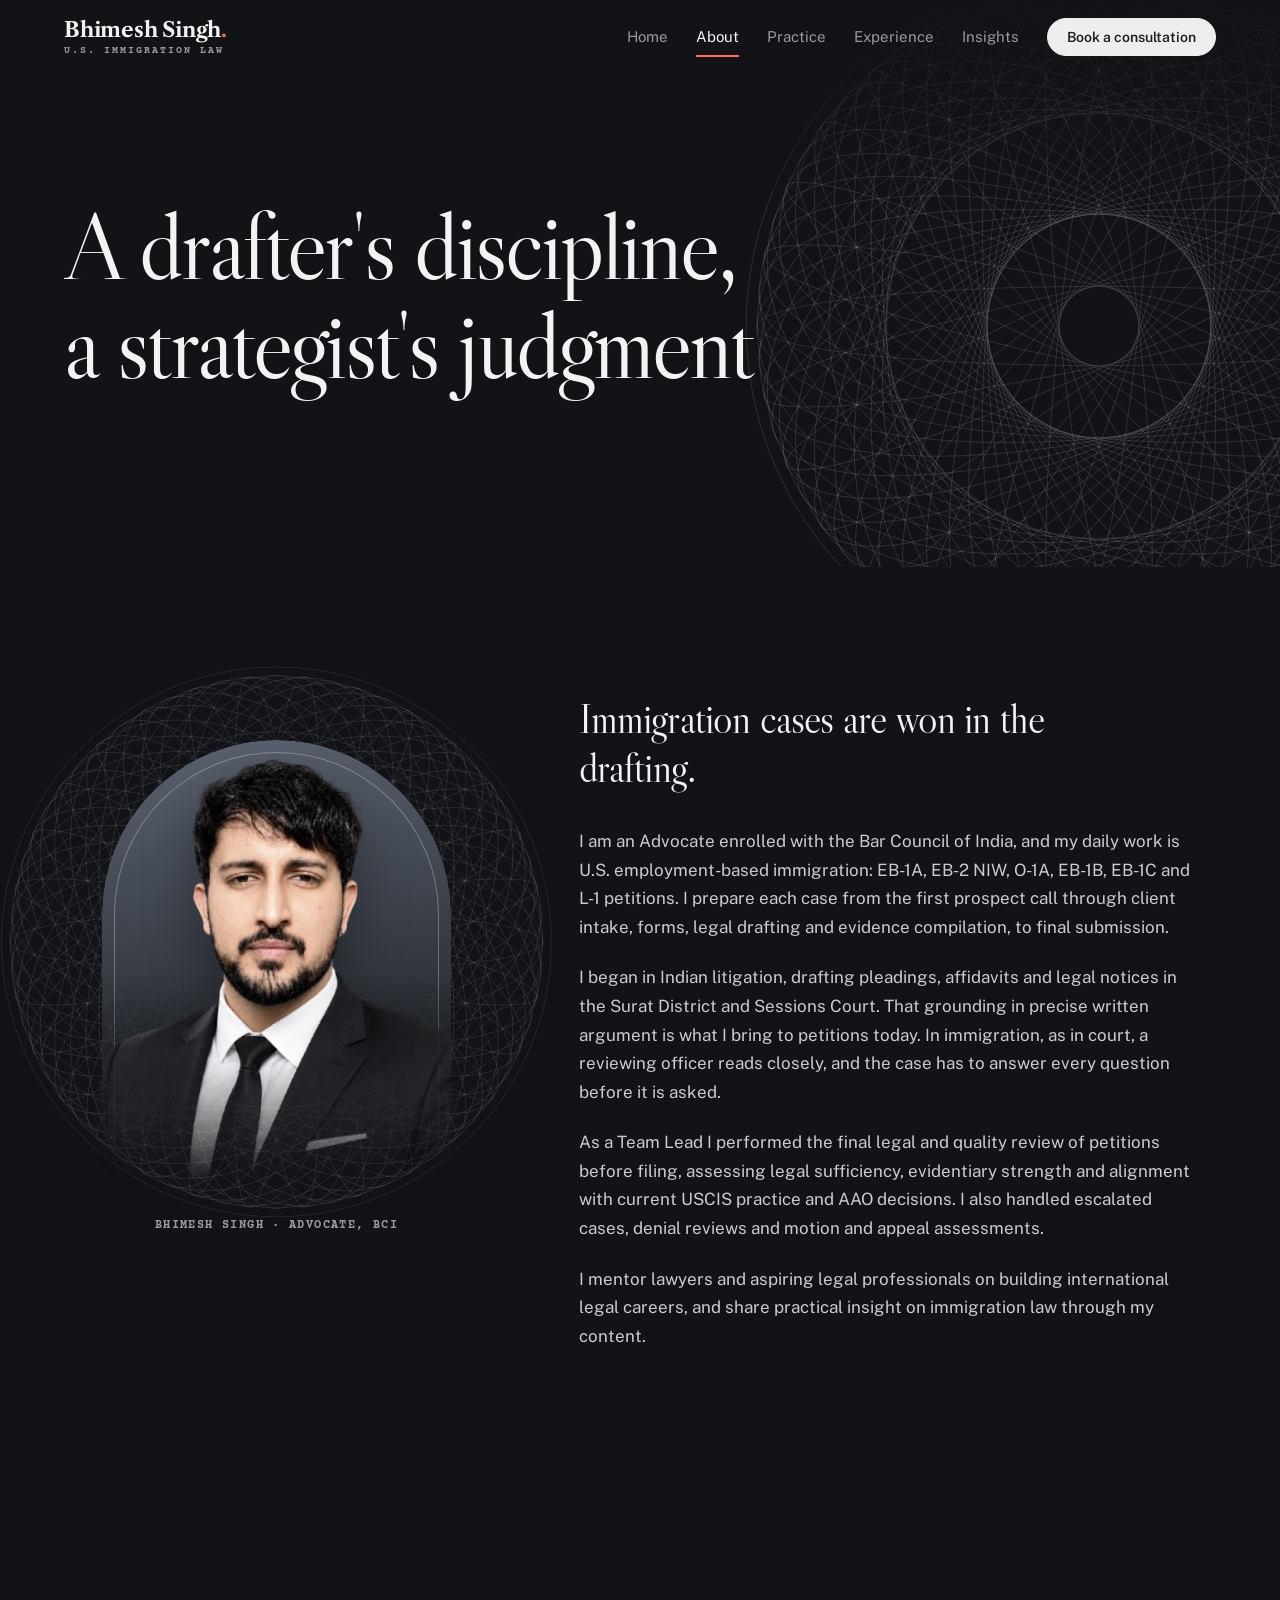
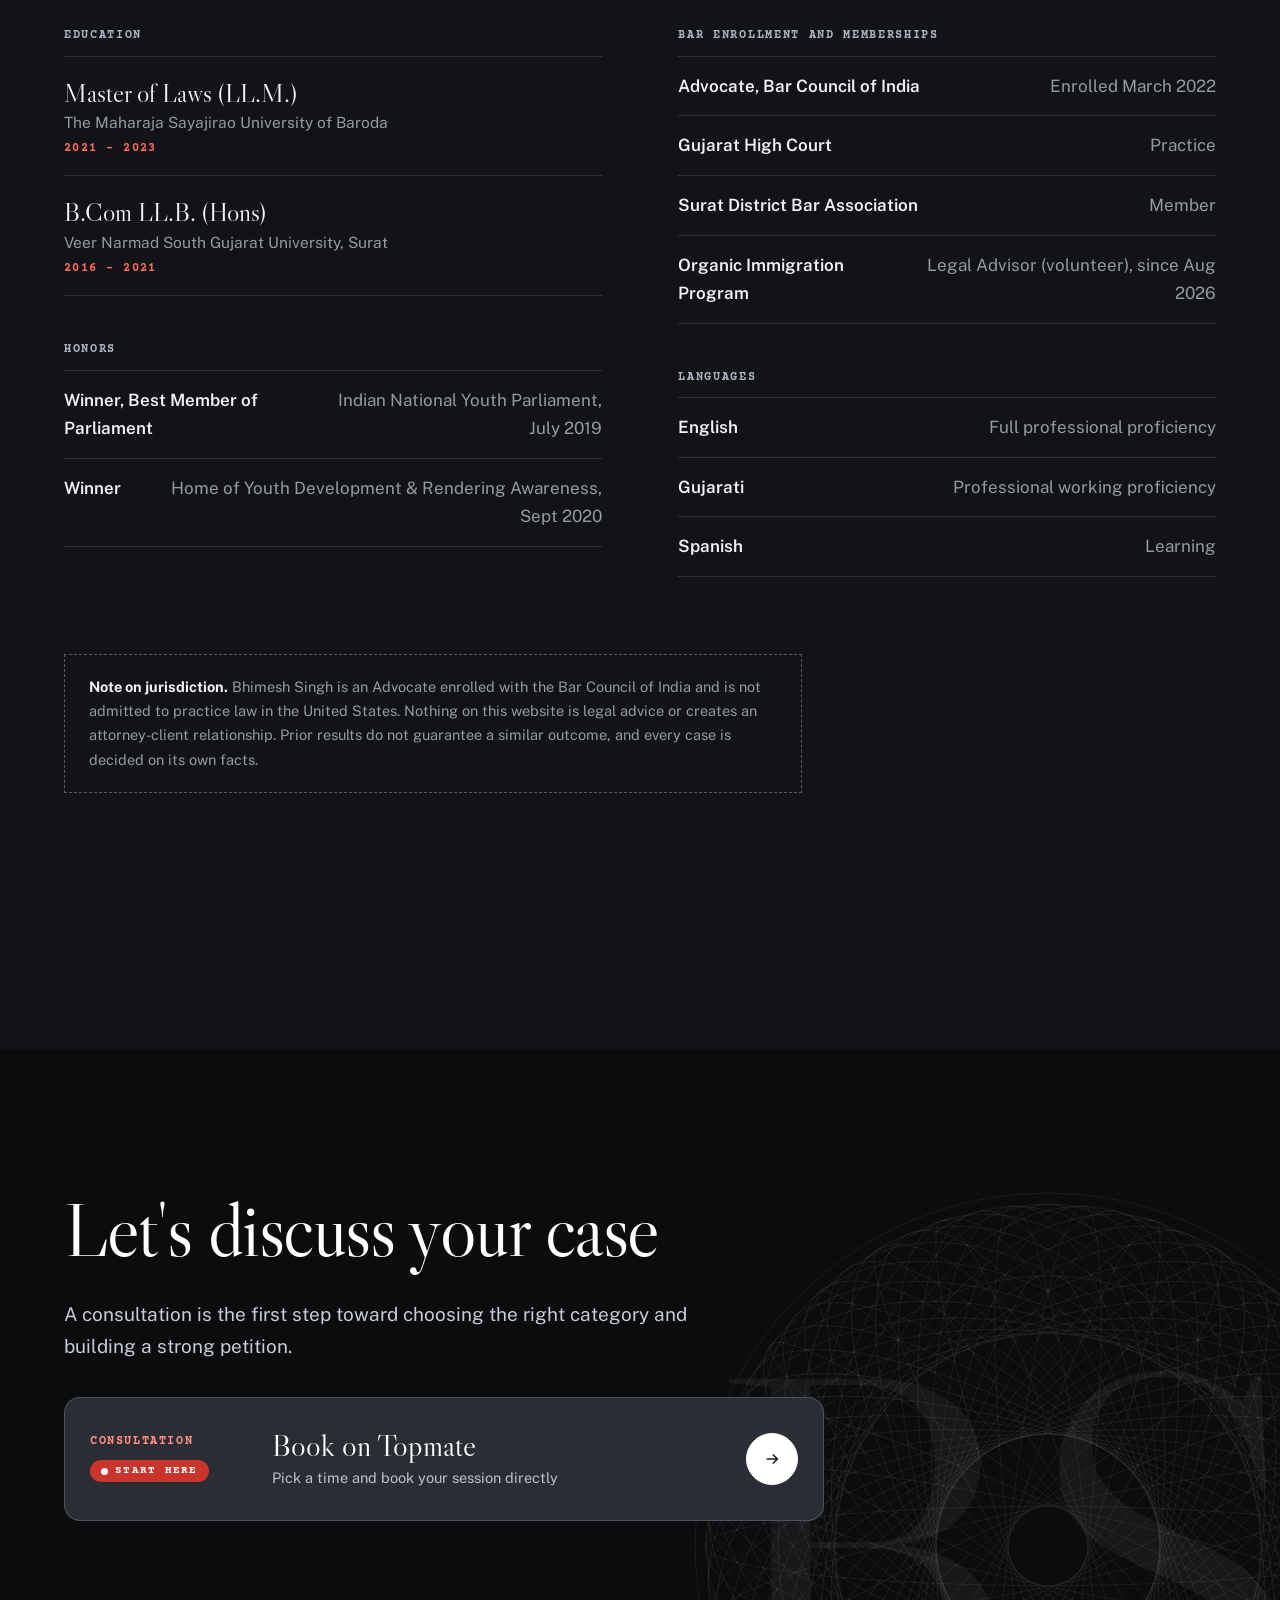
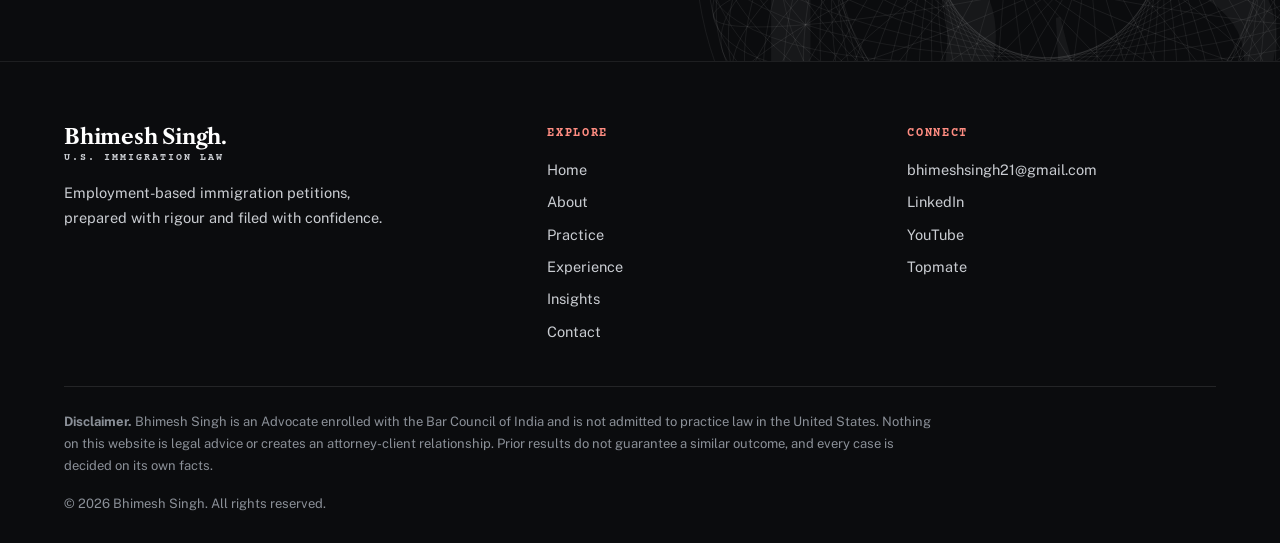
==== about.html @ 0651016d "added portfolio" ====
<!doctype html>
<html lang="en" class="no-js">
<head>
<meta charset="utf-8">
<meta name="viewport" content="width=device-width, initial-scale=1">
<title>About | Bhimesh Singh</title>
<meta name="description" content="Background, education, bar enrollment and approach of Bhimesh Singh, a lawyer in U.S. employment-based immigration.">
<meta name="theme-color" content="#121316">
<meta property="og:title" content="About | Bhimesh Singh">
<meta property="og:description" content="Background, education, bar enrollment and approach of Bhimesh Singh, a lawyer in U.S. employment-based immigration.">
<meta property="og:type" content="website">
<link rel="icon" href="data:image/svg+xml,%3Csvg xmlns='http://www.w3.org/2000/svg' viewBox='0 0 64 64'%3E%3Crect width='64' height='64' rx='14' fill='%231e2125'/%3E%3Ctext x='32' y='43' font-family='Georgia,serif' font-weight='700' font-size='28' text-anchor='middle' fill='%23ffffff'%3EBS%3C/text%3E%3C/svg%3E">
<link rel="preconnect" href="https://fonts.googleapis.com">
<link rel="preconnect" href="https://fonts.gstatic.com" crossorigin>
<link href="https://fonts.googleapis.com/css2?family=Courier+Prime:wght@400;700&family=Libre+Caslon+Display&family=Libre+Caslon+Text:ital,wght@0,400;0,700;1,400&family=Public+Sans:wght@400;500;600;700&display=swap" rel="stylesheet">
<link rel="stylesheet" href="style.css">
<script>document.documentElement.className='js';</script>
</head>
<body>
<svg class="hidden-svg" aria-hidden="true" focusable="false"><defs><symbol id="rose" viewBox="-200 -200 400 400"><ellipse rx="190" ry="22" transform="rotate(0)"/><ellipse rx="190" ry="22" transform="rotate(12)"/><ellipse rx="190" ry="22" transform="rotate(24)"/><ellipse rx="190" ry="22" transform="rotate(36)"/><ellipse rx="190" ry="22" transform="rotate(48)"/><ellipse rx="190" ry="22" transform="rotate(60)"/><ellipse rx="190" ry="22" transform="rotate(72)"/><ellipse rx="190" ry="22" transform="rotate(84)"/><ellipse rx="190" ry="22" transform="rotate(96)"/><ellipse rx="190" ry="22" transform="rotate(108)"/><ellipse rx="190" ry="22" transform="rotate(120)"/><ellipse rx="190" ry="22" transform="rotate(132)"/><ellipse rx="190" ry="22" transform="rotate(144)"/><ellipse rx="190" ry="22" transform="rotate(156)"/><ellipse rx="190" ry="22" transform="rotate(168)"/><ellipse rx="190" ry="62" transform="rotate(0)"/><ellipse rx="190" ry="62" transform="rotate(6)"/><ellipse rx="190" ry="62" transform="rotate(12)"/><ellipse rx="190" ry="62" transform="rotate(18)"/><ellipse rx="190" ry="62" transform="rotate(24)"/><ellipse rx="190" ry="62" transform="rotate(30)"/><ellipse rx="190" ry="62" transform="rotate(36)"/><ellipse rx="190" ry="62" transform="rotate(42)"/><ellipse rx="190" ry="62" transform="rotate(48)"/><ellipse rx="190" ry="62" transform="rotate(54)"/><ellipse rx="190" ry="62" transform="rotate(60)"/><ellipse rx="190" ry="62" transform="rotate(66)"/><ellipse rx="190" ry="62" transform="rotate(72)"/><ellipse rx="190" ry="62" transform="rotate(78)"/><ellipse rx="190" ry="62" transform="rotate(84)"/><ellipse rx="190" ry="62" transform="rotate(90)"/><ellipse rx="190" ry="62" transform="rotate(96)"/><ellipse rx="190" ry="62" transform="rotate(102)"/><ellipse rx="190" ry="62" transform="rotate(108)"/><ellipse rx="190" ry="62" transform="rotate(114)"/><ellipse rx="190" ry="62" transform="rotate(120)"/><ellipse rx="190" ry="62" transform="rotate(126)"/><ellipse rx="190" ry="62" transform="rotate(132)"/><ellipse rx="190" ry="62" transform="rotate(138)"/><ellipse rx="190" ry="62" transform="rotate(144)"/><ellipse rx="190" ry="62" transform="rotate(150)"/><ellipse rx="190" ry="62" transform="rotate(156)"/><ellipse rx="190" ry="62" transform="rotate(162)"/><ellipse rx="190" ry="62" transform="rotate(168)"/><ellipse rx="190" ry="62" transform="rotate(174)"/><ellipse rx="190" ry="118" transform="rotate(0)"/><ellipse rx="190" ry="118" transform="rotate(9)"/><ellipse rx="190" ry="118" transform="rotate(18)"/><ellipse rx="190" ry="118" transform="rotate(27)"/><ellipse rx="190" ry="118" transform="rotate(36)"/><ellipse rx="190" ry="118" transform="rotate(45)"/><ellipse rx="190" ry="118" transform="rotate(54)"/><ellipse rx="190" ry="118" transform="rotate(63)"/><ellipse rx="190" ry="118" transform="rotate(72)"/><ellipse rx="190" ry="118" transform="rotate(81)"/><ellipse rx="190" ry="118" transform="rotate(90)"/><ellipse rx="190" ry="118" transform="rotate(99)"/><ellipse rx="190" ry="118" transform="rotate(108)"/><ellipse rx="190" ry="118" transform="rotate(117)"/><ellipse rx="190" ry="118" transform="rotate(126)"/><ellipse rx="190" ry="118" transform="rotate(135)"/><ellipse rx="190" ry="118" transform="rotate(144)"/><ellipse rx="190" ry="118" transform="rotate(153)"/><ellipse rx="190" ry="118" transform="rotate(162)"/><ellipse rx="190" ry="118" transform="rotate(171)"/><circle r="196"/><circle r="150"/></symbol><filter id="rough"><feTurbulence type="fractalNoise" baseFrequency=".9" numOctaves="2" result="n"/><feDisplacementMap in="SourceGraphic" in2="n" scale="2.4"/></filter></defs></svg>
<a class="skip" href="#main">Skip to content</a>
<div class="progress" aria-hidden="true"></div>
<div class="pops" id="pops" aria-hidden="true"></div>
<header class="nav" id="nav">
  <a class="brand" href="index.html" aria-label="Bhimesh Singh, home"><b>Bhimesh Singh<i>.</i></b><small>U.S. Immigration Law</small></a>
  <nav class="links" id="links" aria-label="Primary">
    <a href="index.html">Home</a><a href="about.html" aria-current="page">About</a><a href="practice.html">Practice</a><a href="experience.html">Experience</a><a href="insights.html">Insights</a>
    <a href="contact.html" class="btn btn-sm magnetic">Book a consultation</a>
  </nav>
  <div class="nav-actions">
    <a href="contact.html" class="btn btn-sm nav-cta">Book a consultation</a>
    <button class="burger" id="burger" aria-label="Menu" aria-expanded="false" aria-controls="links"><i></i><i></i></button>
  </div>
</header>
<main id="main">
<section class="page-head">
  <svg class="rosette" aria-hidden="true"><use href="#rose"/></svg>
  <h1 class="name"><span class="line"><span>A drafter's discipline,</span></span><span class="line"><span>a strategist's judgment</span></span></h1>
  <p class="lead reveal" style="--d:.3s">Bhimesh Singh is a lawyer focused on U.S. employment-based immigration, with a record of preparing and filing petitions on tight timelines.</p>
</section>

<section class="sec pb">
  <div class="sticky-wrap">
    <div class="sticky-art">
      <svg class="rosette" aria-hidden="true"><use href="#rose"/></svg><div class="arch"></div>
      <img src="assets/portrait.png" alt="Portrait of Bhimesh Singh" width="435" height="573" loading="lazy">
      <p class="cap">Bhimesh Singh &middot; Advocate, BCI</p>
    </div>
    <div class="prose">
      <p class="big"><span class="hl" style="--d:0s"><span>Immigration cases are won in the drafting.</span></span></p>
      <p class="reveal">I am an Advocate enrolled with the Bar Council of India, and my daily work is U.S. employment-based immigration: EB-1A, EB-2 NIW, O-1A, EB-1B, EB-1C and L-1 petitions. I prepare each case from the first prospect call through client intake, forms, legal drafting and evidence compilation, to final submission.</p>
      <p class="reveal">I began in Indian litigation, drafting pleadings, affidavits and legal notices in the Surat District and Sessions Court. That grounding in precise written argument is what I bring to petitions today. In immigration, as in court, a reviewing officer reads closely, and the case has to answer every question before it is asked.</p>
      <p class="reveal">As a Team Lead I performed the final legal and quality review of petitions before filing, assessing legal sufficiency, evidentiary strength and alignment with current USCIS practice and AAO decisions. I also handled escalated cases, denial reviews and motion and appeal assessments.</p>
      <p class="reveal">I mentor lawyers and aspiring legal professionals on building international legal careers, and share practical insight on immigration law through my content.</p>
    </div>
  </div>
</section>

<section class="sec pb">
  <div class="two">
    <div>
      <h4 class="reveal">Education</h4>
      <div class="edu-item reveal"><b>Master of Laws (LL.M.)</b><span>The Maharaja Sayajirao University of Baroda</span><i>2021 &ndash; 2023</i></div>
      <div class="edu-item reveal"><b>B.Com LL.B. (Hons)</b><span>Veer Narmad South Gujarat University, Surat</span><i>2016 &ndash; 2021</i></div>
      <h4 class="reveal" style="margin-top:46px">Honors</h4>
      <ul class="facts reveal">
        <li><b>Winner, Best Member of Parliament</b><span>Indian National Youth Parliament, July 2019</span></li>
        <li><b>Winner</b><span>Home of Youth Development &amp; Rendering Awareness, Sept 2020</span></li>
      </ul>
    </div>
    <div>
      <h4 class="reveal">Bar enrollment and memberships</h4>
      <ul class="facts reveal">
        <li><b>Advocate, Bar Council of India</b><span>Enrolled March 2022</span></li>
        <li><b>Gujarat High Court</b><span>Practice</span></li>
        <li><b>Surat District Bar Association</b><span>Member</span></li>
        <li><b>Organic Immigration Program</b><span>Legal Advisor (volunteer), since Aug 2026</span></li>
      </ul>
      <h4 class="reveal" style="margin-top:46px">Languages</h4>
      <ul class="facts reveal">
        <li><b>English</b><span>Full professional proficiency</span></li>
        <li><b>Gujarati</b><span>Professional working proficiency</span></li>
        <li><b>Spanish</b><span>Learning</span></li>
      </ul>
    </div>
  </div>
  <p class="notice reveal"><b>Note on jurisdiction.</b> Bhimesh Singh is an Advocate enrolled with the Bar Council of India and is not admitted to practice law in the United States. Nothing on this website is legal advice or creates an attorney-client relationship. Prior results do not guarantee a similar outcome, and every case is decided on its own facts.</p>
</section>

<section class="band">
  <svg class="rosette" aria-hidden="true"><use href="#rose"/></svg>
  <div class="band-in">
    <h2><span class="hl" style="--d:0s"><span>Let's discuss your case</span></span></h2>
    <p class="reveal">A consultation is the first step toward choosing the right category and building a strong petition.</p>
    <a class="channel primary reveal" href="https://topmate.io/bhimeshsingh" target="_blank" rel="noopener"><small>Consultation<span class="badge"><i></i>Start here</span></small><div><b>Book on Topmate</b><span class="d">Pick a time and book your session directly</span></div><span class="arr"><svg viewBox="0 0 20 20" aria-hidden="true"><path d="M4 10h11m-4-5 5 5-5 5" fill="none" stroke="currentColor" stroke-width="1.8"/></svg></span></a>
  </div>
</section>
</main>
<footer class="foot">
  <div class="foot-top">
    <div>
      <a class="brand" href="index.html"><b>Bhimesh Singh.</b><small>U.S. Immigration Law</small></a>
      <p style="margin-top:18px;max-width:38ch">Employment-based immigration petitions, prepared with rigour and filed with confidence.</p>
    </div>
    <div><h4>Explore</h4><ul><li><a href="index.html">Home</a></li><li><a href="about.html">About</a></li><li><a href="practice.html">Practice</a></li><li><a href="experience.html">Experience</a></li><li><a href="insights.html">Insights</a></li><li><a href="contact.html">Contact</a></li></ul></div>
    <div><h4>Connect</h4><ul>
      <li><a href="mailto:bhimeshsingh21@gmail.com">bhimeshsingh21@gmail.com</a></li>
      <li><a href="https://www.linkedin.com/in/bhimeshsingh/" target="_blank" rel="noopener">LinkedIn</a></li>
      <li><a href="https://www.youtube.com/@Lawyerbhimesh" target="_blank" rel="noopener">YouTube</a></li>
      <li><a href="https://topmate.io/bhimeshsingh" target="_blank" rel="noopener">Topmate</a></li>
    </ul></div>
  </div>
  <p class="disc"><b>Disclaimer.</b> Bhimesh Singh is an Advocate enrolled with the Bar Council of India and is not admitted to practice law in the United States. Nothing on this website is legal advice or creates an attorney-client relationship. Prior results do not guarantee a similar outcome, and every case is decided on its own facts.</p>
  <p class="copyr">&copy; <span id="yr">2026</span> Bhimesh Singh. All rights reserved.</p>
</footer>
<script src="main.js"></script>
</body>
</html>
---- style.css ----
@view-transition{navigation:auto}
:root{
  --bg:#121316;--bg2:#191b1f;--panel:#1f2227;
  --ink:#f2f3f4;--text:#c9ccd1;--muted:#959aa3;
  --line:rgba(255,255,255,.13);--line2:rgba(255,255,255,.3);
  --accent:#e4e6e9;--accent2:#aab2bf;--stamp:#ff6b5d;
  --drench:#0b0c0e;--arch-a:#5c6472;--arch-b:#26292e;
  --btn-bg:#eceef0;--btn-fg:#1e2125;--btn-hover:#ffffff;
  --rose:rgba(255,255,255,.14);
  --disp:'Libre Caslon Display','Libre Caslon Text',Georgia,serif;
  --serif:'Libre Caslon Text',Georgia,serif;
  --sans:'Public Sans',system-ui,-apple-system,'Segoe UI',sans-serif;
  --type:'Courier Prime','Courier New',monospace;
  --ease:cubic-bezier(.16,1,.3,1);
  --pad:clamp(20px,5vw,72px);
  --gut:max(var(--pad),calc((100vw - 1240px)/2));
  color-scheme:dark;
}
*{box-sizing:border-box;margin:0;padding:0}
html{overflow-x:hidden;scroll-behavior:smooth;scroll-padding-top:90px;scrollbar-color:var(--muted) var(--bg)}
body{background:var(--bg);color:var(--text);font:400 17px/1.68 var(--sans);-webkit-font-smoothing:antialiased;overflow-x:clip;caret-color:var(--accent2);transition:background .5s,color .5s}
img{max-width:100%;display:block}
a{color:inherit;text-decoration:none}
ul,ol{list-style:none}
::selection{background:var(--accent2);color:#fff}
:focus-visible{outline:2px solid var(--accent2);outline-offset:3px;border-radius:3px}
.skip{position:absolute;left:-999px;top:8px;background:var(--accent);color:var(--btn-fg);padding:10px 16px;z-index:100}
.skip:focus{left:8px}
h1,h2,h3{font-family:var(--serif);font-weight:700;color:var(--ink);text-wrap:balance}
h2{font:400 clamp(34px,5vw,66px)/1.06 var(--disp);letter-spacing:-.02em}
h3{font:700 clamp(21px,2vw,26px)/1.25 var(--serif);letter-spacing:-.01em}
h4{font:700 12px/1.3 var(--type);letter-spacing:.14em;text-transform:uppercase;color:var(--accent2);margin-bottom:16px}
.lead{font-size:clamp(18px,1.6vw,21px);line-height:1.6;color:var(--muted);max-width:56ch}
.type{font-family:var(--type)}
.hidden-svg{position:absolute;width:0;height:0}

/* ambient */
.progress{position:fixed;top:0;left:0;height:3px;width:100%;transform-origin:0 50%;transform:scaleX(0);background:linear-gradient(90deg,var(--accent2),var(--stamp));z-index:60}
main,.foot,.nav{position:relative;z-index:1}
.pops{position:fixed;inset:0;z-index:0;pointer-events:none;overflow:hidden}

/* nav */
.nav{position:fixed;top:0;left:0;right:0;z-index:50;display:flex;align-items:center;justify-content:space-between;padding:18px var(--gut);transition:background .3s,backdrop-filter .3s,padding .3s;view-transition-name:nav}
.nav.stuck{background:color-mix(in srgb,var(--bg) 86%,transparent);backdrop-filter:blur(14px);-webkit-backdrop-filter:blur(14px);padding-block:11px;border-bottom:1px solid var(--line)}
.brand{display:flex;flex-direction:column;line-height:1}
.brand b{font:700 21px/1 var(--serif);color:var(--ink);letter-spacing:-.01em}
.brand b i{color:var(--stamp);font-style:normal}
.brand small{font:700 10px/1 var(--type);letter-spacing:.2em;text-transform:uppercase;color:var(--muted);margin-top:6px}
.links{display:flex;align-items:center;gap:28px;font-size:15px;white-space:nowrap}
.links a:not(.btn){color:var(--muted);position:relative;padding:4px 0;transition:color .2s}
.links a:not(.btn)::after{content:"";position:absolute;left:0;right:0;bottom:-3px;height:2px;background:var(--stamp);transform:scaleX(0);transform-origin:left;transition:transform .45s var(--ease)}
.links a:not(.btn):hover,.links a[aria-current]:not(.btn){color:var(--ink)}
.links a:not(.btn):hover::after,.links a[aria-current]:not(.btn)::after{transform:scaleX(1)}
.burger{display:none;background:none;border:0;width:42px;height:42px;position:relative;cursor:pointer}
.burger i{position:absolute;left:10px;right:10px;height:2px;background:var(--ink);transition:transform .3s var(--ease)}
.burger i:first-child{top:17px}.burger i:last-child{top:25px}
.burger[aria-expanded=true] i:first-child{transform:translateY(4px) rotate(45deg)}
.burger[aria-expanded=true] i:last-child{transform:translateY(-4px) rotate(-45deg)}

.nav-actions{display:none;align-items:center;gap:6px}
.nav-cta{white-space:nowrap}

/* buttons */
.btn{display:inline-flex;align-items:center;gap:10px;background:var(--btn-bg);color:var(--btn-fg);font:600 15px/1 var(--sans);padding:17px 26px;border-radius:999px;border:1px solid var(--btn-bg);transition:background .25s,box-shadow .3s,border-color .25s,color .25s;will-change:transform}
.btn:hover{background:var(--btn-hover);border-color:var(--btn-hover);box-shadow:0 14px 34px -12px rgba(20,22,26,.55)}
.btn svg{transition:transform .3s var(--ease)}
.btn:hover svg{transform:translateX(4px)}
.btn-ghost{background:transparent;color:var(--ink);border-color:var(--line2)}
.btn-ghost:hover{background:var(--bg2);color:var(--ink);border-color:var(--ink);box-shadow:none}
.btn-sm{padding:11px 19px;font-size:14px}
.btn-stamp{background:var(--stamp);border-color:var(--stamp);color:#fff}
.btn-stamp:hover{background:#e04a3f;border-color:#e04a3f}

/* hero */
.hero{min-height:100svh;display:grid;grid-template-columns:1.05fr .95fr;align-items:center;gap:clamp(24px,4vw,64px);padding:118px var(--gut) 78px;position:relative}
.name{font:400 clamp(58px,9.4vw,138px)/.96 var(--disp);letter-spacing:-.03em;color:var(--ink)}
.name .line{display:block;overflow:hidden;padding-bottom:.18em;margin-bottom:-.12em}
.name .line>span{display:inline-block}
.name em{font-style:italic;color:var(--accent2)}
.role{margin-top:26px;font:700 13px/1.5 var(--type);letter-spacing:.16em;text-transform:uppercase;color:var(--ink)}
.role b{color:var(--stamp)}
.hero .lead{margin-top:20px}
.cta{display:flex;flex-wrap:wrap;gap:14px;margin-top:34px}
.hero-meta{display:flex;flex-wrap:wrap;gap:14px 40px;margin-top:46px;padding-top:24px;border-top:1px solid var(--line);font-size:14.5px;color:var(--muted)}
.hero-meta span{display:block;font:700 11px/1 var(--type);letter-spacing:.14em;text-transform:uppercase;color:var(--accent2);margin-bottom:8px}

.hero-art{position:relative;aspect-ratio:1/1.1;max-width:560px;width:100%;justify-self:end;transition:transform .25s ease-out}
.rosette{position:absolute;inset:-14% -20% -10% -20%;width:140%;height:124%;color:var(--rose);fill:none;stroke:currentColor;stroke-width:.45;animation:spin 140s linear infinite;pointer-events:none}
.arch{position:absolute;left:9%;right:9%;top:17%;bottom:0;-webkit-mask-image:linear-gradient(#000 52%,transparent 96%);mask-image:linear-gradient(#000 52%,transparent 96%);border-radius:999px 999px 0 0;background:linear-gradient(172deg,var(--arch-a) 0%,var(--arch-b) 72%);box-shadow:0 40px 70px -40px rgba(20,22,26,.7)}
.arch::after{content:"";position:absolute;inset:12px 12px 0;border:1px solid rgba(255,255,255,.28);border-bottom:0;border-radius:999px 999px 0 0}
.hero-art img,.sticky-art img{position:absolute;left:6%;right:6%;bottom:0;width:88%;height:auto;filter:saturate(.75) drop-shadow(0 22px 26px rgba(0,0,0,.35));-webkit-mask-image:linear-gradient(90deg,transparent 0,#000 9%,#000 91%,transparent 100%),linear-gradient(#000 74%,transparent 99%);-webkit-mask-composite:source-in;mask-image:linear-gradient(90deg,transparent 0,#000 9%,#000 91%,transparent 100%),linear-gradient(#000 74%,transparent 99%);mask-composite:intersect}
.seal{position:absolute;left:-2%;top:5%;width:clamp(100px,11.5vw,140px);aspect-ratio:1;border-radius:50%;background:var(--panel);border:1px solid var(--line);box-shadow:0 18px 34px -16px rgba(20,22,26,.5);z-index:3;display:grid;place-items:center}
.seal .ring-text{position:absolute;inset:0;width:100%;height:100%;animation:spin 26s linear infinite}
.seal text{font:700 10.5px var(--type);fill:var(--accent);letter-spacing:.08em}
.seal .ic{position:relative;width:34%;height:34%;fill:none;stroke:var(--stamp);stroke-width:1.6;stroke-linecap:round;stroke-linejoin:round}
.chip{position:absolute;z-index:3;display:flex;align-items:center;gap:10px;font:600 12.5px/1.3 var(--sans);color:var(--ink);padding:11px 16px;border-radius:14px;background:color-mix(in srgb,var(--panel) 88%,transparent);backdrop-filter:blur(10px);-webkit-backdrop-filter:blur(10px);border:1px solid var(--line);animation:float 6s ease-in-out infinite;box-shadow:0 14px 30px -18px rgba(20,22,26,.5)}
.chip i{flex:none;display:grid;place-items:center;width:28px;height:28px;margin:-3px 0 -3px -7px;border-radius:9px;background:var(--stamp);color:#121316;position:relative}
.chip i.live::after{content:"";position:absolute;top:-3px;right:-3px;width:9px;height:9px;border-radius:50%;background:#46e08a;border:2px solid var(--panel);box-sizing:content-box;animation:pulse 2s infinite}
.chip svg{width:16px;height:16px;fill:none;stroke:currentColor;stroke-width:1.8;stroke-linecap:round;stroke-linejoin:round}
.c1{left:-6%;bottom:22%}
.c2{right:calc(-1 * min(17%, var(--gut) - 8px));top:40%;animation-delay:-3s}
.scroll{position:absolute;left:var(--gut);bottom:26px;display:flex;align-items:center;gap:12px;font:700 11px/1 var(--type);letter-spacing:.16em;text-transform:uppercase;color:var(--muted)}
.scroll i{width:1px;height:38px;background:linear-gradient(var(--stamp),transparent);animation:drip 2.2s var(--ease) infinite;transform-origin:top}

/* load choreography */
.js .name .line>span{transform:translateY(106%)}
.loaded .name .line>span{transform:none;transition:transform 1.2s var(--ease)}
.loaded .name .line:nth-child(2)>span{transition-delay:.12s}
.js .hero-art .arch{transform:scaleY(.5);opacity:0;transform-origin:bottom}
.js .hero-art img{opacity:0;transform:translateY(46px)}
.js .hero-art .seal,.js .hero-art .chip,.js .hero-art .rosette{opacity:0}
.loaded .hero-art .arch{transform:none;opacity:1;transition:transform 1.3s var(--ease) .25s,opacity .8s .25s}
.loaded .hero-art img{opacity:1;transform:none;transition:opacity 1s var(--ease) .6s,transform 1.3s var(--ease) .6s}
.loaded .hero-art .seal,.loaded .hero-art .chip,.loaded .hero-art .rosette{opacity:1;transition:opacity 1s 1.1s}
.js .hero .reveal{opacity:0}
.loaded .hero .reveal{opacity:1;transform:none}

/* reveal */
.js .reveal{opacity:0;transform:translateY(30px);transition:opacity .9s var(--ease) var(--d,0s),transform .9s var(--ease) var(--d,0s)}
.js .reveal.in{opacity:1;transform:none}
.hl{display:block;overflow:hidden;padding-bottom:.16em;margin-bottom:-.1em}
.hl>span{display:inline-block}
.js .hl>span{transform:translateY(108%)}
.js .hl.in>span,.loaded .page-head .hl>span{transform:none;transition:transform 1.1s var(--ease) var(--d,0s)}

/* ticker */
.ticker{overflow:hidden;border-block:1px solid var(--line);background:var(--bg2);padding:20px 0;mask-image:linear-gradient(90deg,transparent,#000 8%,#000 92%,transparent);-webkit-mask-image:linear-gradient(90deg,transparent,#000 8%,#000 92%,transparent)}
.track{display:flex;gap:46px;width:max-content;animation:marquee 42s linear infinite}
.track span{font:400 clamp(19px,2.1vw,28px)/1 var(--disp);color:var(--muted);white-space:nowrap;display:flex;align-items:center;gap:46px}
.track span::after{content:"";width:7px;height:7px;background:var(--stamp);transform:rotate(45deg)}
.ticker:hover .track{animation-play-state:paused}

/* sections */
.sec{padding:clamp(76px,10vw,140px) var(--gut) 0}
.sec.pb{padding-bottom:clamp(76px,10vw,140px)}
.sec-head{max-width:820px;margin-bottom:clamp(34px,5vw,64px)}
.sec-head .lead{margin-top:22px}
.dark{background:var(--drench);color:var(--on);margin-top:clamp(76px,10vw,140px);padding-bottom:clamp(76px,10vw,140px);position:relative;overflow:hidden}
.dark h2,.dark h3{color:#fff}
.dark .lead{color:var(--on-m)}
.dark h4{color:var(--on-m)}

.statement{display:grid;grid-template-columns:1.25fr .85fr;gap:clamp(30px,6vw,96px);align-items:start}
.statement .big{font:400 clamp(28px,3.6vw,50px)/1.18 var(--disp);color:var(--ink);letter-spacing:-.02em;text-wrap:balance}
.statement p:not(.big){margin-top:24px;max-width:58ch}
.statement .more{margin-top:28px}
.more{display:inline-flex;align-items:center;gap:10px;font:600 15px/1 var(--sans);color:var(--ink);border-bottom:2px solid var(--stamp);padding-bottom:6px;transition:gap .3s var(--ease)}
.more:hover{gap:16px}

/* ledger: results in the grammar of a government form */
.ledger{border:1px solid var(--ink);background:var(--panel)}
.ledger header{background:var(--ink);color:var(--bg);font:700 11.5px/1 var(--type);letter-spacing:.14em;text-transform:uppercase;padding:12px 16px}
.ledger-grid{display:grid;grid-template-columns:1fr 1fr}
.field{padding:16px 16px 18px;border-top:1px solid var(--line2);position:relative}
.field:nth-child(odd){border-right:1px solid var(--line2)}
.field:nth-child(-n+2){border-top:0}
.field label{display:block;font:600 12px/1.35 var(--sans);color:var(--muted);margin-bottom:8px}
.field b{display:block;white-space:nowrap;font:700 clamp(30px,3.4vw,44px)/1 var(--type);color:var(--ink);font-variant-numeric:tabular-nums}
.field b small{font-size:.45em;letter-spacing:0;margin-left:4px;color:var(--muted)}

/* practice rows */
.rows{border-bottom:1px solid var(--line)}
.row{position:relative;display:grid;grid-template-columns:170px 1.1fr 1.5fr 44px;align-items:center;gap:clamp(12px,3vw,40px);padding:clamp(22px,2.6vw,34px) 8px;border-top:1px solid var(--line);overflow:hidden;transition:padding .4s var(--ease)}
.row::before{content:"";position:absolute;inset:0;background:radial-gradient(520px circle at var(--cx,50%) var(--cy,50%),color-mix(in srgb,var(--accent2) 14%,transparent),transparent 62%);opacity:0;transition:opacity .3s;pointer-events:none}
.row:hover::before{opacity:1}
.row:hover{padding-left:20px}
.form{font:700 12.5px/1.3 var(--type);letter-spacing:.08em;color:var(--stamp);text-transform:uppercase}
.row h3{font:400 clamp(28px,3.2vw,44px)/1.05 var(--disp);letter-spacing:-.02em}
.row p{color:var(--muted);font-size:16px}
.arr{width:44px;height:44px;border-radius:50%;border:1px solid var(--line2);display:grid;place-items:center;color:var(--ink);transition:background .3s,color .3s,transform .4s var(--ease)}
.arr svg{width:18px;height:18px;fill:none;stroke:currentColor;stroke-width:1.8}
.row:hover .arr{background:var(--ink);color:var(--bg);transform:rotate(-45deg)}

/* petition flow */
.flow-wrap{position:relative;margin-top:clamp(40px,6vw,80px)}
.flow{display:grid;grid-template-columns:repeat(5,1fr);gap:20px;position:relative}
.flow::before{content:"";position:absolute;left:0;right:0;top:15px;height:1px;background:rgba(255,255,255,.22)}
.flow::after{content:"";z-index:1;position:absolute;left:0;top:15px;height:2px;width:100%;margin-top:-.5px;background:linear-gradient(90deg,var(--arch-a),#fff);transform:scaleX(var(--p,0));transform-origin:left}
.flow li{position:relative;padding-top:46px}
.flow li::before{content:"";z-index:2;position:absolute;top:15.5px;left:0;transform:translateY(-50%);width:15px;height:15px;border-radius:50%;background:var(--drench);border:2px solid var(--on-m);transition:background .3s,border-color .3s,transform .4s var(--ease)}
.flow li.lit::before{background:#fff;border-color:#fff;transform:translateY(-50%) scale(1.3)}
.flow b{display:block;font:700 21px/1.2 var(--serif);color:#fff;margin-bottom:8px}
.flow span{font-size:15px;line-height:1.55;color:var(--on-m);display:block;max-width:24ch}
.flow-doc{z-index:3;position:absolute;top:16px;width:32px;height:38px;left:calc(var(--p,0) * 100%);transform:translate(-50%,-50%);opacity:var(--po,0);transition:opacity .35s;color:#fff;filter:drop-shadow(0 6px 8px rgba(0,0,0,.4));pointer-events:none}
.flow-doc svg{width:100%;height:100%;fill:var(--drench);stroke:currentColor;stroke-width:1.6;stroke-linecap:round;stroke-linejoin:round;animation:bob 1.1s ease-in-out infinite}
.stamp{position:absolute;right:0;top:-92px;z-index:4;transform:rotate(-9deg) scale(2.2);opacity:0;pointer-events:none;color:var(--stamp);border:4px double currentColor;border-radius:8px;padding:8px 20px 6px;text-align:center;font:700 clamp(26px,3.4vw,42px)/1 var(--type);letter-spacing:.12em;mix-blend-mode:normal;filter:url(#rough)}
.stamp small{display:block;font-size:.3em;letter-spacing:.18em;margin-top:6px}
.stamped .stamp{opacity:.94;transform:rotate(-9deg) scale(1);transition:opacity .12s,transform .38s cubic-bezier(.3,1.6,.5,1)}
.dark .stamp{color:#ff7a6c}
.thunk{animation:thunk .35s .26s}

/* quotes */
.quotes{display:grid;grid-template-columns:1fr 1fr;gap:clamp(28px,5vw,80px)}
.quote blockquote{font:400 italic clamp(20px,2vw,26px)/1.5 var(--serif);color:var(--ink);text-wrap:pretty}
.quote blockquote::before{content:"\201C";display:block;font:400 90px/.6 var(--disp);color:var(--stamp);margin-bottom:10px}
.quote figcaption{margin-top:22px;font:700 12px/1.6 var(--type);letter-spacing:.1em;text-transform:uppercase;color:var(--muted)}
.quote figcaption b{display:block;color:var(--ink)}

/* band / contact */
.band{margin-top:clamp(76px,10vw,140px);padding:clamp(80px,11vw,150px) var(--gut);background:var(--drench);color:var(--on);position:relative;overflow:hidden}
.band::before{content:"BS";position:absolute;right:-2%;bottom:-24%;font:400 clamp(300px,40vw,600px)/1 var(--disp);color:rgba(255,255,255,.05);pointer-events:none}
.band .rosette{inset:auto -10% -40% auto;width:min(720px,70vw);height:auto;aspect-ratio:1;color:rgba(255,255,255,.08)}
.band-in{position:relative;max-width:1000px}
.band h2{color:#fff;font-size:clamp(38px,6vw,86px);line-height:1.02;max-width:14ch}
.band p{max-width:52ch;margin-top:26px;font-size:19px;color:var(--on-m)}
.mail{display:inline-block;margin-top:38px;font:400 clamp(22px,3.5vw,46px)/1.15 var(--disp);color:#fff;padding-bottom:9px;word-break:break-all;background:linear-gradient(rgba(255,255,255,.35),rgba(255,255,255,.35)) 0 100%/100% 2px no-repeat,linear-gradient(var(--stamp),var(--stamp)) 0 100%/0 2px no-repeat;transition:background-size .6s var(--ease)}
.mail:hover{background-size:100% 2px,100% 2px}
.band .cta{margin-top:34px}
.band .btn{background:#fff;color:var(--drench);border-color:#fff}
.band .btn:hover{background:var(--stamp);border-color:var(--stamp);color:#fff}
.band .btn-ghost{background:transparent;color:#fff;border-color:rgba(255,255,255,.45)}
.band .btn-ghost:hover{background:rgba(255,255,255,.12);border-color:#fff;color:#fff}

/* page head (inner pages) */
.page-head{position:relative;padding:clamp(140px,16vw,200px) var(--gut) clamp(40px,6vw,80px);overflow:hidden}
.page-head .rosette{inset:-6% -14% auto auto;width:min(720px,70vw);height:auto;aspect-ratio:1;-webkit-mask-image:linear-gradient(180deg,transparent 4%,#000 34%);mask-image:linear-gradient(180deg,transparent 4%,#000 34%)}
.page-head h1{position:relative;font:400 clamp(46px,7.4vw,108px)/.98 var(--disp);letter-spacing:-.03em;max-width:16ch}
.page-head .lead{position:relative;margin-top:28px}

/* inner layouts */
.sticky-wrap{display:grid;grid-template-columns:.8fr 1.2fr;gap:clamp(32px,7vw,110px);align-items:start}
.sticky-art{position:sticky;top:110px;aspect-ratio:1/1.16;max-width:460px;width:100%}
.sticky-art .arch{top:9%}
.sticky-art .rosette{inset:-8% -16% -4% -16%;width:132%;height:116%}
.sticky-art .cap{position:absolute;left:0;right:0;bottom:-46px;text-align:center;font:700 11.5px/1.5 var(--type);letter-spacing:.12em;text-transform:uppercase;color:var(--muted)}
.prose p{margin-bottom:1.3em;max-width:62ch}
.prose .big{font:400 clamp(28px,3.2vw,44px)/1.18 var(--disp);color:var(--ink);letter-spacing:-.02em;margin-bottom:.8em;max-width:22ch}
.ticks li{position:relative;padding:12px 0 12px 30px;border-bottom:1px solid var(--line)}
.ticks li:first-child{border-top:1px solid var(--line)}
.ticks li::before{content:"";position:absolute;left:2px;top:22px;width:12px;height:6px;border-left:2px solid var(--stamp);border-bottom:2px solid var(--stamp);transform:rotate(-45deg)}
.facts li{display:flex;justify-content:space-between;gap:24px;padding:15px 0;border-bottom:1px solid var(--line);transition:padding .35s var(--ease)}
.facts li:first-child{border-top:1px solid var(--line)}
.facts li:hover{padding-left:10px}
.facts b{font-weight:600;color:var(--ink)}
.facts span{color:var(--muted);text-align:right}
.edu-item{padding:20px 0;border-bottom:1px solid var(--line)}
.edu-item:first-of-type{border-top:1px solid var(--line)}
.edu-item b{display:block;font:400 26px/1.25 var(--disp);color:var(--ink)}
.edu-item span{display:block;color:var(--muted);font-size:15.5px}
.edu-item i{display:block;margin-top:8px;font:700 12px/1 var(--type);font-style:normal;letter-spacing:.12em;color:var(--stamp)}
.two{display:grid;grid-template-columns:1fr 1fr;gap:clamp(30px,6vw,90px)}
.two h4{margin-bottom:12px}
.notice{margin-top:clamp(40px,6vw,80px);font-size:14.5px;color:var(--muted);padding:20px 24px;border:1px dashed var(--line2);max-width:82ch}
.notice b{color:var(--ink)}

/* practice page */
.prac{display:grid;grid-template-columns:250px 1fr;gap:clamp(30px,6vw,96px);align-items:start}
.index{position:sticky;top:110px}
.index a{display:flex;align-items:center;gap:12px;padding:12px 0;border-bottom:1px solid var(--line);font-size:15px;color:var(--muted);transition:color .25s,padding .35s var(--ease)}
.index a::before{content:"";width:0;height:2px;background:var(--stamp);transition:width .4s var(--ease)}
.index a:hover,.index a.on{color:var(--ink)}
.index a.on{padding-left:4px}.index a.on::before{width:18px}
.area{padding:clamp(34px,5vw,60px) 0;border-top:1px solid var(--line)}
.area:first-child{border-top:0;padding-top:0}
.area .form{display:block;margin-bottom:14px}
.area h2{font-size:clamp(38px,5vw,68px);margin-bottom:8px}
.area .sub{font:italic 400 clamp(18px,1.8vw,22px)/1.4 var(--serif);color:var(--muted);margin-bottom:22px}
.area p{max-width:62ch;margin-bottom:18px}
.steps{counter-reset:s;display:grid;grid-template-columns:repeat(3,1fr);gap:clamp(24px,3vw,44px) clamp(20px,3vw,40px)}
.step{counter-increment:s;padding-top:16px;border-top:1px solid rgba(255,255,255,.28)}
.step::before{content:"0" counter(s);font:700 15px/1 var(--type);color:#ff8d82;letter-spacing:.1em}
.step h3{margin:12px 0 8px}
.step p{font-size:15.5px;color:var(--on-m)}

/* timeline */
.timeline{position:relative}
.rail{position:absolute;left:min(22vw,230px);top:17px;bottom:0;width:1px;background:var(--line2)}
.fill{width:100%;height:0;background:linear-gradient(var(--accent2),var(--stamp))}
.rider{position:absolute;left:min(22vw,230px);top:17px;width:44px;height:44px;margin:-22px 0 0 -22px;z-index:3;border-radius:50%;background:var(--panel);border:2px solid var(--stamp);display:grid;place-items:center;opacity:0;transition:opacity .4s;box-shadow:0 8px 18px -8px rgba(20,22,26,.5);pointer-events:none}
.rider.on{opacity:1}
.rider svg{width:22px;height:22px;fill:none;stroke:var(--stamp);stroke-width:1.7;stroke-linecap:round;stroke-linejoin:round;animation:tilt 3.4s ease-in-out infinite}
.t-item{display:grid;grid-template-columns:min(22vw,230px) 1fr;padding-bottom:clamp(40px,5vw,72px);position:relative}
.t-item::before{content:"";box-sizing:border-box;z-index:1;position:absolute;left:calc(min(22vw,230px) + .5px);top:16px;width:12px;height:12px;border-radius:50%;background:var(--bg);border:2px solid var(--muted);transform:translate(-50%,-50%);transition:background .4s,border-color .4s,box-shadow .4s}
.t-item.in::before{border-color:var(--accent2);background:var(--accent2);box-shadow:0 0 0 6px color-mix(in srgb,var(--accent2) 22%,transparent)}
.t-item time{font:400 clamp(26px,2.8vw,38px)/1.05 var(--disp);color:var(--ink);padding-right:38px;text-align:right}
.t-item time i{display:block;font:700 11.5px/1.6 var(--type);color:var(--muted);letter-spacing:.1em;text-transform:uppercase;font-style:normal;margin-top:6px}
.t-body{padding-left:46px;max-width:780px}
.t-body h3{margin-bottom:6px}
.org{font:700 12.5px/1.5 var(--type);color:var(--stamp);letter-spacing:.06em;margin-bottom:14px;text-transform:uppercase}
.t-body li{position:relative;padding-left:20px;margin-bottom:9px}
.t-body li::before{content:"";position:absolute;left:0;top:.8em;width:8px;height:2px;background:var(--stamp)}
.tag{display:inline-block;margin-top:12px;font:700 12px/1.4 var(--type);letter-spacing:.06em;color:var(--ink);background:var(--bg2);padding:7px 12px;border:1px solid var(--line)}

/* lists */
.pubs{counter-reset:p}
.pubs li{display:grid;grid-template-columns:54px 1fr;gap:12px;padding:22px 0;border-top:1px solid var(--line);transition:padding .4s var(--ease)}
.pubs li:last-child{border-bottom:1px solid var(--line)}
.pubs li:hover{padding-left:12px}
.pubs li::before{counter-increment:p;content:"0" counter(p);font:700 14px/1.9 var(--type);color:var(--stamp)}
.pubs b{display:block;font:400 clamp(22px,2.2vw,28px)/1.25 var(--disp);color:var(--ink)}
.pubs span{font-size:14.5px;color:var(--muted)}
.channel{display:grid;grid-template-columns:118px 1fr 44px;align-items:center;gap:20px;padding:26px 8px;border-top:1px solid var(--line);position:relative;overflow:hidden;transition:padding .4s var(--ease)}
.channel:last-of-type{border-bottom:1px solid var(--line)}
.channel::before{content:"";position:absolute;inset:0;background:radial-gradient(520px circle at var(--cx,50%) var(--cy,50%),color-mix(in srgb,var(--accent2) 14%,transparent),transparent 62%);opacity:0;transition:opacity .3s;pointer-events:none}
.channel:hover::before{opacity:1}
.channel:hover{padding-left:20px}
.channel:hover .arr{background:var(--ink);color:var(--bg);transform:rotate(-45deg)}
.channel small{font:700 11.5px/1.3 var(--type);letter-spacing:.14em;text-transform:uppercase;color:var(--stamp)}
.channel b{font:400 clamp(21px,2.1vw,30px)/1.2 var(--disp);color:var(--ink);overflow-wrap:anywhere}
.channel span.d{display:block;color:var(--muted);font-size:14.5px;margin-top:2px}
.copy{margin-top:18px;background:none;border:1px solid var(--line2);color:var(--ink);font:600 13px/1 var(--sans);padding:10px 16px;border-radius:999px;cursor:pointer;transition:background .25s,border-color .25s}
.copy:hover{background:var(--bg2);border-color:var(--ink)}

/* footer */
.foot{background:var(--drench);color:var(--on-m);padding:clamp(40px,5vw,64px) var(--gut) 28px;font-size:14.5px;border-top:1px solid rgba(255,255,255,.08)}
.foot-top{display:grid;grid-template-columns:1.4fr 1fr 1fr;gap:clamp(24px,4vw,60px);padding-bottom:34px;border-bottom:1px solid rgba(255,255,255,.1)}
.foot .brand b{color:#fff}
.foot .brand small{color:var(--on-m)}
.foot h4{color:#ff8d82}
.foot li{margin-bottom:8px}
.foot a:hover{color:#fff}
.foot .disc{padding-top:24px;font-size:13px;line-height:1.7;color:#8b9098;max-width:110ch}
.foot .copyr{padding-top:16px;font-size:13px;color:#8b9098}

/* background pops (icons + banner plane) */
.pop{position:absolute;display:flex;flex-direction:column;align-items:center;gap:7px;color:var(--accent2);opacity:0;animation:pop var(--life,7s) cubic-bezier(.2,.8,.2,1) forwards}
.pop i{display:grid;place-items:center;width:var(--sz,56px);height:var(--sz,56px);border-radius:16px;background:color-mix(in srgb,var(--panel) 70%,transparent);border:1px solid color-mix(in srgb,var(--accent2) 30%,transparent);box-shadow:0 10px 30px -14px rgba(20,22,26,.45)}
.pop svg{width:52%;height:52%;fill:none;stroke:currentColor;stroke-width:1.6;stroke-linecap:round;stroke-linejoin:round}
.pop b{white-space:nowrap;font:700 10px/1 var(--type);letter-spacing:.14em;text-transform:uppercase;color:var(--muted)}
.plane{position:absolute;left:0;top:0;display:flex;align-items:center;color:var(--accent2);opacity:0;transform-origin:left center;animation:fly var(--life,14s) linear forwards;will-change:transform}
.plane>svg.jet{width:34px;height:34px;flex:none;transform:scaleX(-1);fill:none;stroke:currentColor;stroke-width:1.5;stroke-linecap:round;stroke-linejoin:round}
.plane .rope{width:34px;border-top:1.5px dashed color-mix(in srgb,var(--accent2) 55%,transparent);flex:none}
.plane .flag{flex:none;width:30px;height:auto;margin:0 6px;transform-origin:left center;animation:wave 1.6s ease-in-out infinite;filter:drop-shadow(0 3px 4px rgba(20,22,26,.25))}
.plane .banner{flex:none;padding:9px 26px 9px 18px;font:700 11px/1 var(--type);letter-spacing:.16em;text-transform:uppercase;white-space:nowrap;color:var(--accent);background:color-mix(in srgb,var(--panel) 92%,transparent);border:1px solid color-mix(in srgb,var(--accent2) 35%,transparent);clip-path:polygon(0 0,100% 0,calc(100% - 9px) 50%,100% 100%,0 100%);transform-origin:left center;animation:wave 1.6s ease-in-out infinite}

@keyframes marquee{to{transform:translateX(-50%)}}
@keyframes spin{to{transform:rotate(360deg)}}
@keyframes pulse{0%{box-shadow:0 0 0 0 rgba(70,224,138,.55)}70%,100%{box-shadow:0 0 0 8px rgba(70,224,138,0)}}
@keyframes float{50%{transform:translate(3px,-14px)}}
@keyframes drip{0%{transform:scaleY(0)}50%{transform:scaleY(1);transform-origin:top}51%{transform-origin:bottom}100%{transform:scaleY(0);transform-origin:bottom}}
@keyframes bob{50%{transform:translateY(-3px) rotate(-3deg)}}
@keyframes tilt{0%,100%{transform:rotate(-8deg)}50%{transform:rotate(8deg)}}
@keyframes thunk{0%,100%{transform:translate(0)}30%{transform:translate(-3px,3px)}60%{transform:translate(2px,-2px)}}
@keyframes pop{0%{opacity:0;transform:translateY(10px) scale(.2) rotate(-14deg)}7%{opacity:.5;transform:translateY(0) scale(1.14) rotate(3deg)}12%{transform:scale(1) rotate(0)}78%{opacity:.34}100%{opacity:0;transform:translateY(-22px) scale(.92)}}
@keyframes wave{0%,100%{transform:skewY(-2deg) scaleX(1)}50%{transform:skewY(2deg) scaleX(.985)}}
@keyframes fly{0%{opacity:0;transform:translate(var(--x0),var(--y0)) rotate(var(--rot))}6%{opacity:.85}94%{opacity:.85}100%{opacity:0;transform:translate(var(--x1),var(--y1)) rotate(var(--rot))}}

/* responsive */
@media (max-width:1020px){
  .nav-actions{display:flex}
  .burger{display:block}
  .links>.btn{display:none}
  .links{position:fixed;top:0;left:0;right:0;flex-direction:column;align-items:flex-start;gap:0;padding:92px var(--pad) 30px;background:var(--bg);transform:translateY(-102%);transition:transform .5s var(--ease);z-index:-1;border-bottom:1px solid var(--line)}
  .links.open{transform:none}
  .links a:not(.btn){font:400 32px/1 var(--disp);color:var(--ink);padding:14px 0;width:100%;border-bottom:1px solid var(--line)}
  .links a:not(.btn)::after{display:none}
  .hero{grid-template-columns:1fr;padding-top:112px;gap:56px}
  .hero-art{justify-self:center;max-width:470px}
  .scroll{display:none}
  .statement,.sticky-wrap,.two,.quotes,.prac{grid-template-columns:1fr}
  .sticky-art{position:relative;top:0;margin:0 auto 50px}
  .index{position:relative;top:0;display:flex;flex-wrap:wrap;gap:8px 18px}
  .index a{border:0;padding:6px 0}
  .row{grid-template-columns:130px 1fr 44px}
  .row p{display:none}
  .flow{grid-template-columns:1fr;row-gap:30px;padding-left:36px}
  .flow::before{left:6px;right:auto;top:0;bottom:0;width:2px;height:auto}
  .flow::after{left:6px;top:0;width:2px;height:100%;margin:0;transform:scaleY(var(--p,0));transform-origin:top;background:linear-gradient(var(--arch-a),#fff)}
  .flow li{padding:0}
  .flow li::before{left:-36px;top:5px;transform:none}
  .flow li span{max-width:42ch}
  .flow-doc{left:7px;top:calc(var(--p,0)*100%);transform:translate(-50%,-50%)}
  .stamp{position:relative;display:inline-block;margin-top:34px;right:auto;top:auto}
  .steps{grid-template-columns:1fr 1fr}
  .foot-top{grid-template-columns:1fr 1fr}.foot-top>:first-child{grid-column:1/-1}
}
@media (max-width:760px){
  body{font-size:16.5px}
  .row{grid-template-columns:1fr 44px}
  .row .form{grid-column:1/-1}
  .ledger-grid{grid-template-columns:1fr}
  .field:nth-child(odd){border-right:0}
  .field:nth-child(2){border-top:1px solid var(--line2)}
  .steps{grid-template-columns:1fr}
  .rail{left:5px}
  .t-item{grid-template-columns:1fr;padding-left:34px}
  .t-item::before{left:5.5px;top:12px}
  .t-item time{text-align:left;padding:0 0 12px}
  .t-item time i{display:inline;margin-left:10px}
  .t-body{padding-left:0}
  .rider{left:5px;width:34px;height:34px;margin:-17px 0 0 -17px}
  .rider svg{width:17px;height:17px}
  .channel{grid-template-columns:1fr 44px}
  .channel small{grid-column:1/-1}
  .c1{left:0}.c2{right:0;top:3%}
  .pop b{display:none}
  .foot-top{grid-template-columns:1fr}
  .cta .btn{width:100%;justify-content:center}
}
@media (max-height:880px){.scroll{display:none}}
@media (prefers-reduced-motion:reduce){
  *,*::before,*::after{animation:none!important;transition:none!important}
  html{scroll-behavior:auto}
  .js .reveal,.js .hl>span,.js .name .line>span,.js .hero-art .arch,.js .hero-art img,.js .hero-art .seal,.js .hero-art .chip,.js .hero-art .rosette{opacity:1!important;transform:none!important}
  .stamp{opacity:.94;transform:rotate(-9deg)}
}
.no-js .name .line>span,.no-js .hero-art *{transform:none;opacity:1}

.page-head.compact{padding:clamp(108px,12vw,140px) var(--gut) clamp(18px,3vw,32px)}
.page-head.compact h1{font-size:clamp(40px,6.2vw,88px);max-width:none}
.page-head.compact .lead{margin-top:14px}
.page-head.compact .rosette{inset:-40% -14% auto auto}
@media (max-width:420px){.nav-cta{padding:10px 13px;font-size:13px}.brand b{font-size:19px}}
@media (max-width:560px){.brand small{display:none}}

/* Topmate: the one action the contact page pushes */
.channel.primary{background:#2a2e34;box-shadow:inset 0 0 0 1px rgba(255,255,255,.18);border:0;border-radius:16px;padding:30px 26px;margin:14px 0;animation:ring 2.4s ease-out infinite}
.channel.primary::before{display:none}
.channel.primary::after{content:"";position:absolute;inset:0;background:linear-gradient(105deg,transparent 38%,rgba(255,255,255,.2) 50%,transparent 62%);transform:translateX(-120%);animation:shine 3.4s ease-in-out infinite;pointer-events:none}
.channel.primary:hover{padding-left:34px;animation-play-state:paused}
.channel.primary small{color:#ff8d82}
.channel.primary b{color:#fff;font-size:clamp(24px,2.4vw,34px)}
.channel.primary .d{color:#bcc1c9}
.channel.primary .arr{width:52px;height:52px;background:#fff;color:#1e2125;border-color:#fff;animation:nudge 1.3s ease-in-out infinite}
.channel.primary:hover .arr{animation:none;background:#ff6b5d;color:#fff;border-color:#ff6b5d;transform:rotate(-45deg)}
.badge{display:inline-flex;align-items:center;gap:7px;margin:10px 0 0;padding:6px 11px;border-radius:999px;background:#c9352b;color:#fff;font:700 10.5px/1 var(--type);letter-spacing:.12em;text-transform:uppercase}
.badge i{width:7px;height:7px;border-radius:50%;background:#fff;animation:blink 1.1s ease-in-out infinite}
@keyframes ring{0%{box-shadow:0 0 0 0 rgba(201,53,43,.6)}70%,100%{box-shadow:0 0 0 20px rgba(201,53,43,0)}}
@keyframes shine{0%,55%{transform:translateX(-120%)}100%{transform:translateX(120%)}}
@keyframes nudge{50%{transform:translateX(7px)}}
@keyframes blink{50%{opacity:.25}}
@media (max-width:560px){.channel.primary{padding:24px 18px}.channel.primary small{display:flex;flex-direction:column;align-items:flex-start}}
.badge{white-space:nowrap}
@media (min-width:761px){.channel.primary{grid-template-columns:162px 1fr 52px}}
.plane.ltr>svg.jet{transform:none}
.plane.ltr .banner{padding:9px 18px 9px 26px;clip-path:polygon(0 0,100% 0,100% 100%,0 100%,9px 50%);transform-origin:right center}

/* email links: the whole address fades in, zooms and glows on hover */
.mail,.foot a,.channel{--glow:rgba(255,107,93,.75)}
.mail,.foot a,.channel.primary{--glow:rgba(255,125,112,.9)}
.foot a[href^="mailto:"]{display:inline-block}
.mail,.channel b,.foot a[href^="mailto:"]{transform-origin:left center}
.mail:hover,.channel:hover b,.foot a[href^="mailto:"]:hover{animation:glow .7s var(--ease) both}
@keyframes glow{
  0%{opacity:.3;transform:scale(.93);text-shadow:0 0 0 transparent}
  55%{opacity:1;transform:scale(1.06);text-shadow:0 0 14px var(--glow),0 0 32px var(--glow)}
  100%{opacity:1;transform:scale(1);text-shadow:0 0 10px var(--glow)}
}

/* the same Topmate card inside the closing band */
.band .channel.primary{max-width:760px;margin:34px 0 0;background:#2a2e34;box-shadow:inset 0 0 0 1px rgba(255,255,255,.18)}
@media (max-width:1200px){.c2{right:-2%;top:56%}}
@media (max-width:760px){.c2{right:0;top:3%}}

/* adjustable petition progress */
.flow li{cursor:pointer}
.flow li:hover b{color:var(--stamp)}
.flow li b{transition:color .25s}
.flow-ctl{display:flex;align-items:center;gap:18px;margin-top:clamp(30px,4vw,48px);max-width:820px}
.replay{flex:none;background:transparent;color:#fff;border:1px solid rgba(255,255,255,.4);border-radius:999px;padding:11px 20px;font:600 14px/1 var(--sans);cursor:pointer;transition:background .25s,border-color .25s}
.replay:hover{background:rgba(255,255,255,.12);border-color:#fff}
.flow-ctl input[type=range]{flex:1;min-width:0;accent-color:var(--stamp);height:28px;cursor:grab}
.flow-ctl input[type=range]:active{cursor:grabbing}
.stage-out{flex:none;min-width:150px;text-align:right;font:700 12px/1.3 var(--type);letter-spacing:.12em;text-transform:uppercase;color:#fff}
.flow-hint{margin-top:12px;font-size:13.5px;color:var(--on-m)}
@media (max-width:560px){.flow-ctl{flex-wrap:wrap;gap:12px}.flow-ctl input[type=range]{flex:1 1 100%;order:3}.stage-out{text-align:right;flex:1}}
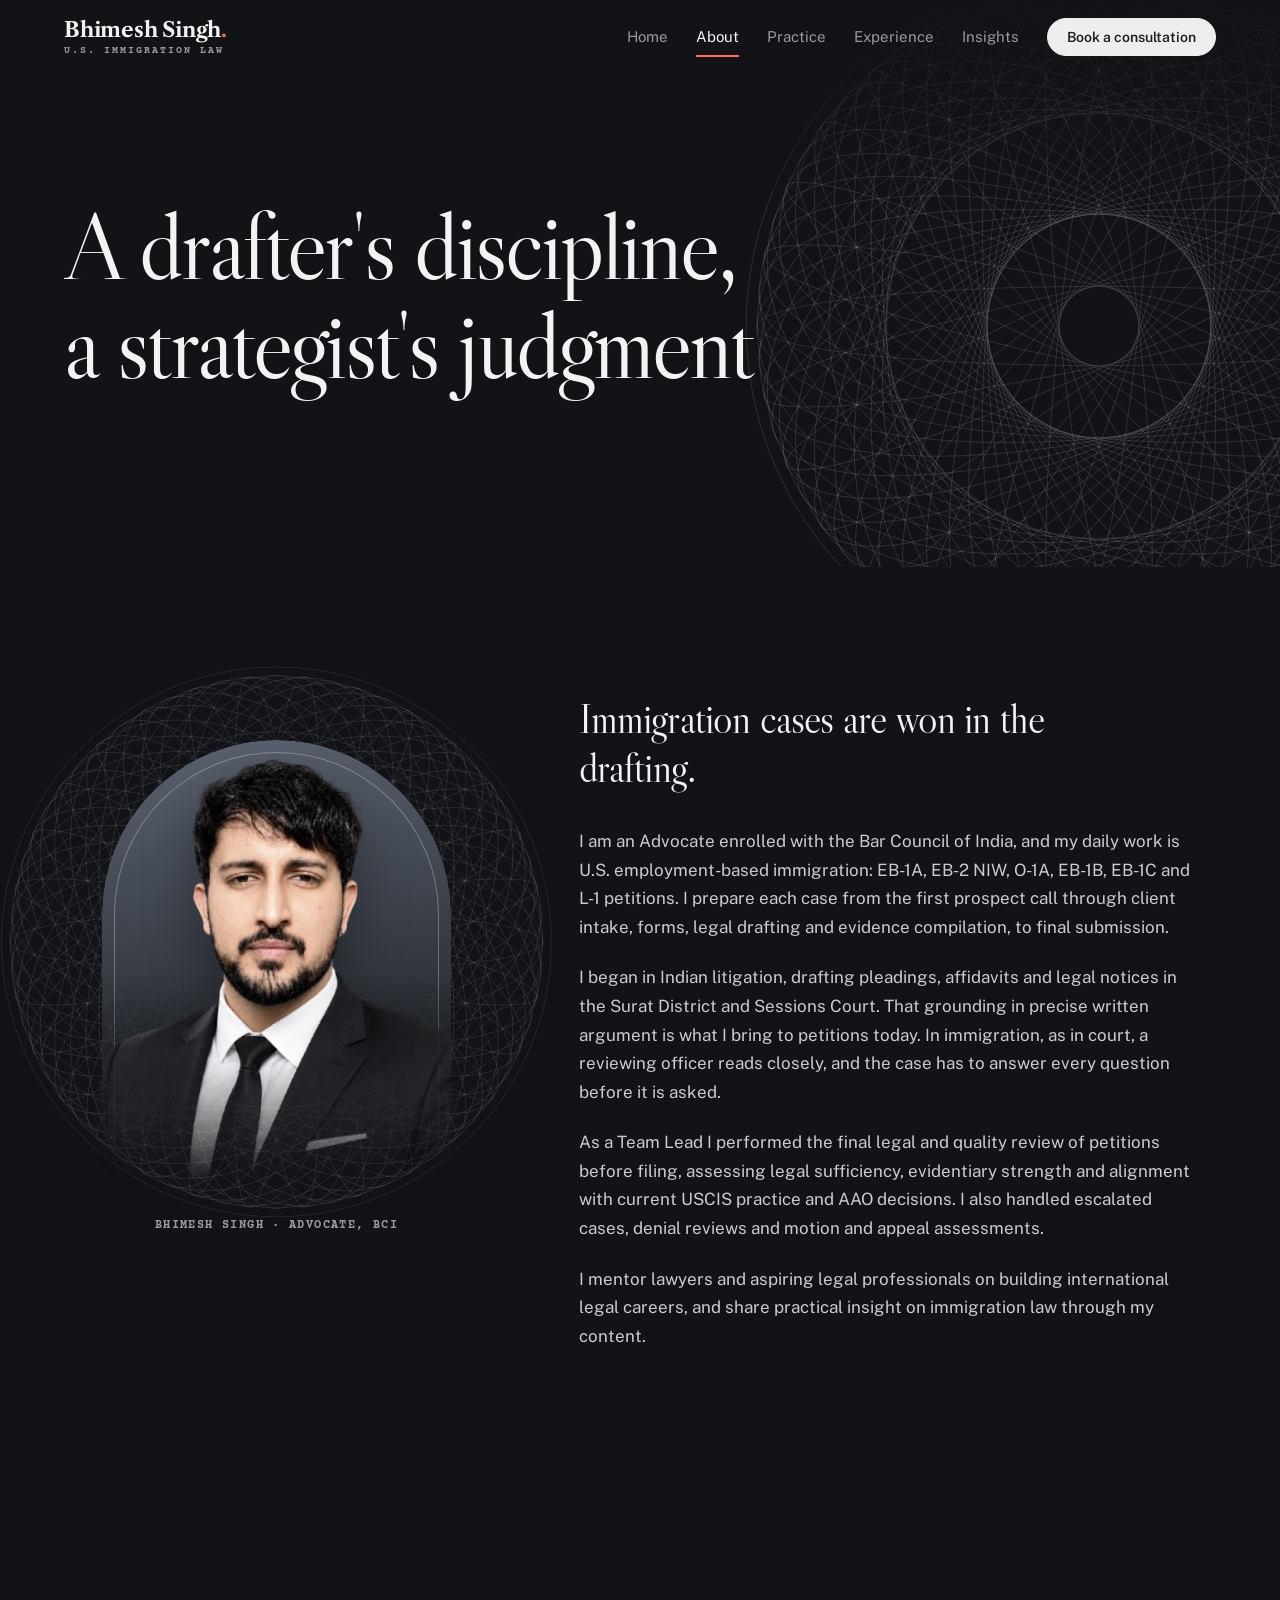
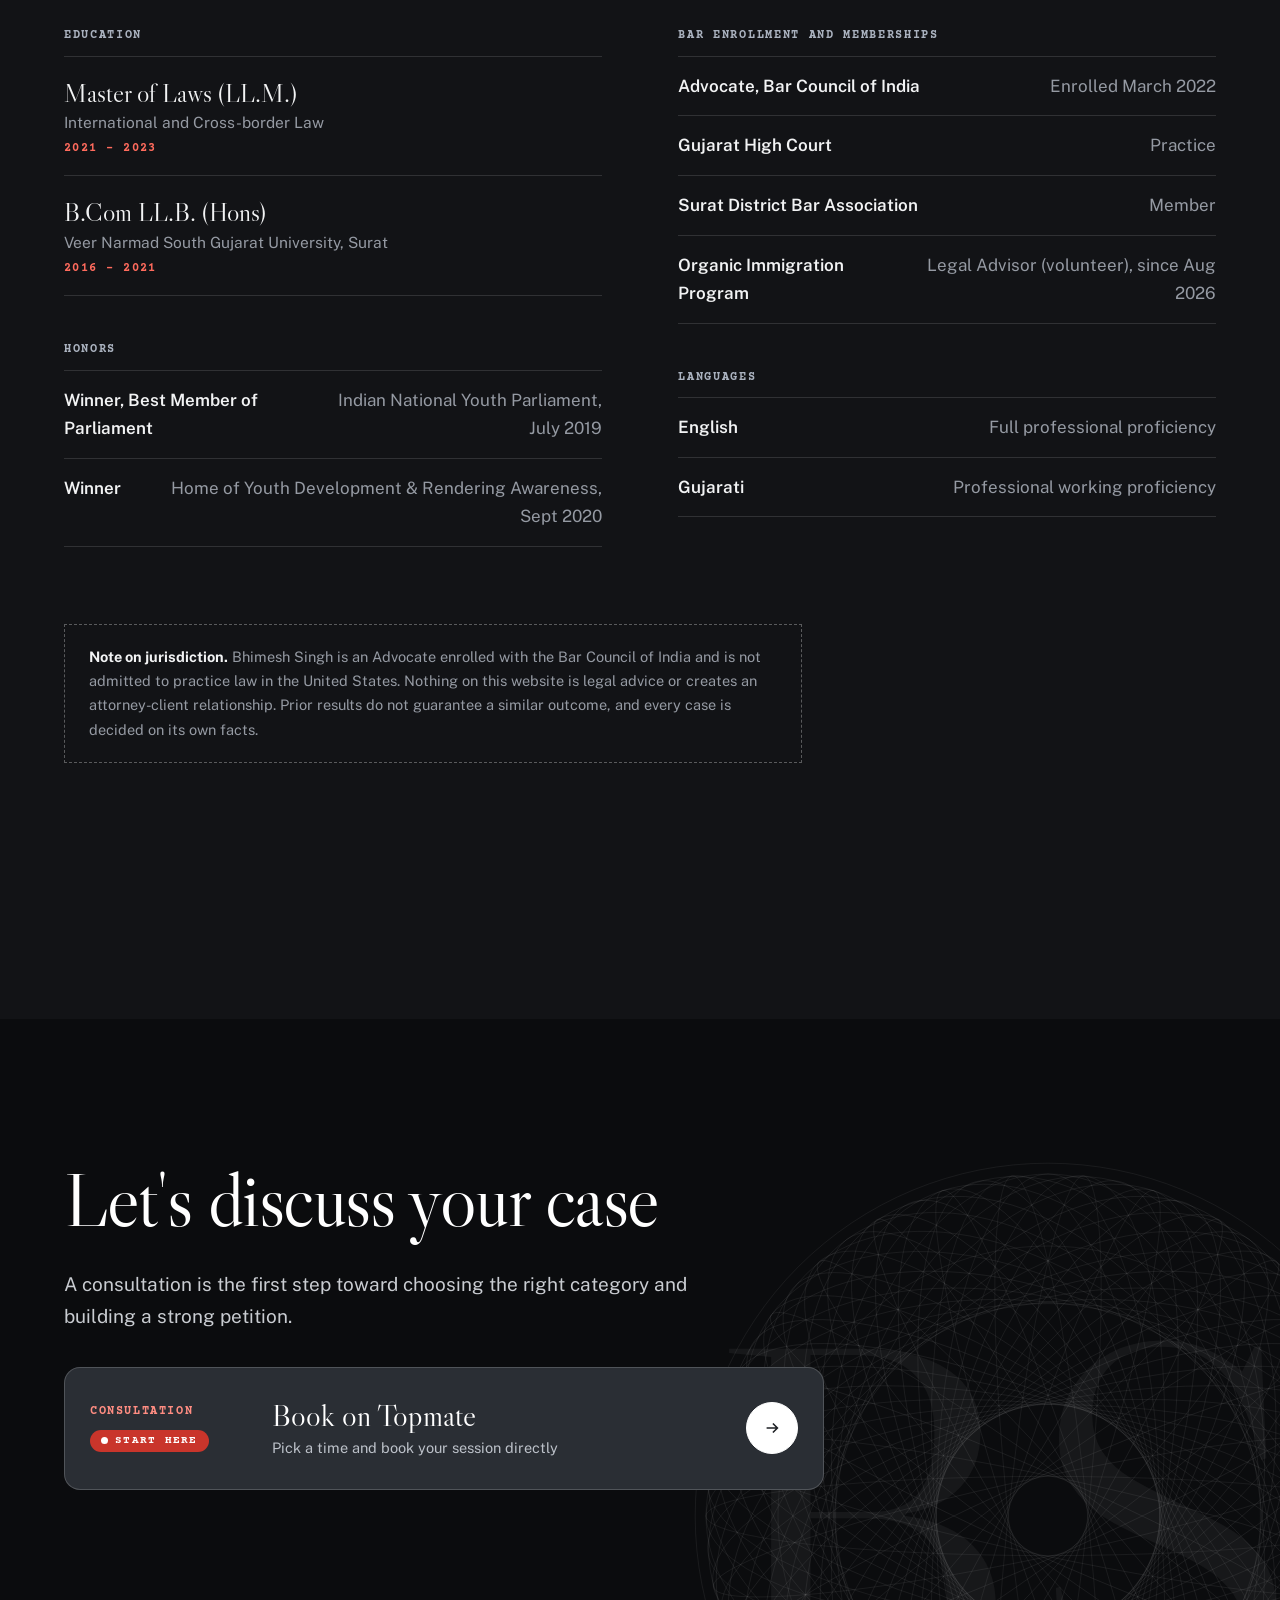
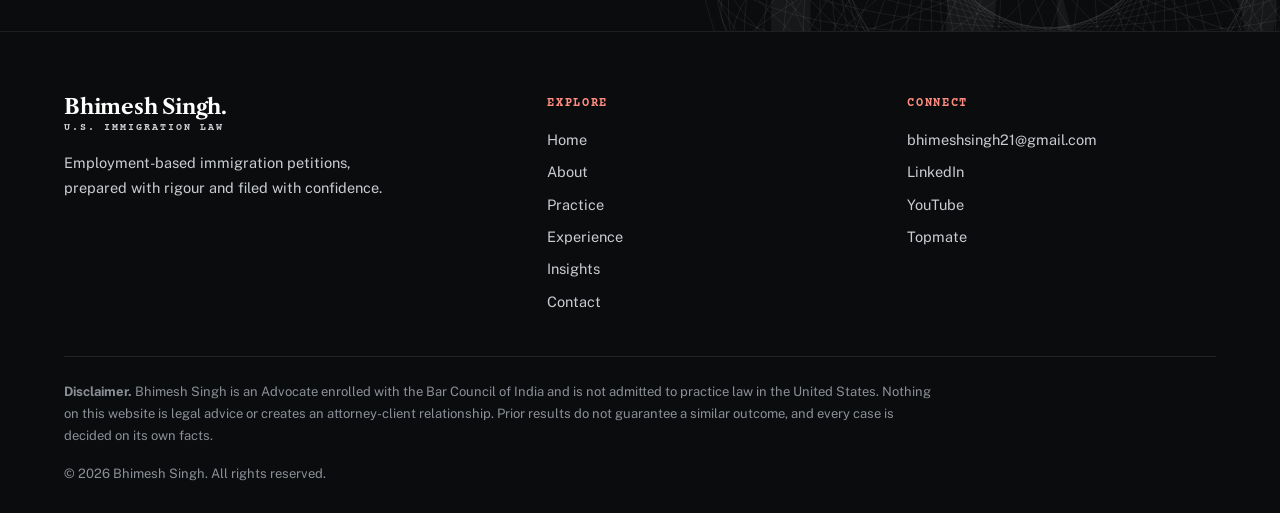
==== commit 1c7e6b97: "updated" ====
--- a/about.html
+++ b/about.html
@@ -60,7 +60,7 @@
   <div class="two">
     <div>
       <h4 class="reveal">Education</h4>
-      <div class="edu-item reveal"><b>Master of Laws (LL.M.)</b><span>The Maharaja Sayajirao University of Baroda</span><i>2021 &ndash; 2023</i></div>
+      <div class="edu-item reveal"><b>Master of Laws (LL.M.)</b><span>International and Cross-border Law</span><i>2021 &ndash; 2023</i></div>
       <div class="edu-item reveal"><b>B.Com LL.B. (Hons)</b><span>Veer Narmad South Gujarat University, Surat</span><i>2016 &ndash; 2021</i></div>
       <h4 class="reveal" style="margin-top:46px">Honors</h4>
       <ul class="facts reveal">
@@ -80,7 +80,6 @@
       <ul class="facts reveal">
         <li><b>English</b><span>Full professional proficiency</span></li>
         <li><b>Gujarati</b><span>Professional working proficiency</span></li>
-        <li><b>Spanish</b><span>Learning</span></li>
       </ul>
     </div>
   </div>
--- a/style.css
+++ b/style.css
@@ -184,6 +184,10 @@
 .flow-doc{z-index:3;position:absolute;top:16px;width:32px;height:38px;left:calc(var(--p,0) * 100%);transform:translate(-50%,-50%);opacity:var(--po,0);transition:opacity .35s;color:#fff;filter:drop-shadow(0 6px 8px rgba(0,0,0,.4));pointer-events:none}
 .flow-doc svg{width:100%;height:100%;fill:var(--drench);stroke:currentColor;stroke-width:1.6;stroke-linecap:round;stroke-linejoin:round;animation:bob 1.1s ease-in-out infinite}
 .stamp{position:absolute;right:0;top:-92px;z-index:4;transform:rotate(-9deg) scale(2.2);opacity:0;pointer-events:none;color:var(--stamp);border:4px double currentColor;border-radius:8px;padding:8px 20px 6px;text-align:center;font:700 clamp(26px,3.4vw,42px)/1 var(--type);letter-spacing:.12em;mix-blend-mode:normal;filter:url(#rough)}
+.mini-stamp{display:inline-block;transform:rotate(-7deg);color:var(--stamp);border:3px double currentColor;border-radius:7px;padding:6px 16px 4px;font:700 clamp(26px,3vw,38px)/1 var(--type);letter-spacing:.1em;filter:url(#rough);opacity:.94;margin:2px 0 0 4px}
+.js .ledger .mini-stamp{opacity:0}
+.js .ledger.in .mini-stamp{opacity:.94;animation:stampIn .4s cubic-bezier(.3,1.6,.5,1) .9s backwards}
+@keyframes stampIn{from{opacity:0;transform:rotate(-7deg) scale(2.4)}to{opacity:.94;transform:rotate(-7deg) scale(1)}}
 .stamp small{display:block;font-size:.3em;letter-spacing:.18em;margin-top:6px}
 .stamped .stamp{opacity:.94;transform:rotate(-9deg) scale(1);transition:opacity .12s,transform .38s cubic-bezier(.3,1.6,.5,1)}
 .dark .stamp{color:#ff7a6c}
@@ -393,6 +397,7 @@
   html{scroll-behavior:auto}
   .js .reveal,.js .hl>span,.js .name .line>span,.js .hero-art .arch,.js .hero-art img,.js .hero-art .seal,.js .hero-art .chip,.js .hero-art .rosette{opacity:1!important;transform:none!important}
   .stamp{opacity:.94;transform:rotate(-9deg)}
+  .js .ledger .mini-stamp{opacity:.94}
 }
 .no-js .name .line>span,.no-js .hero-art *{transform:none;opacity:1}
 
